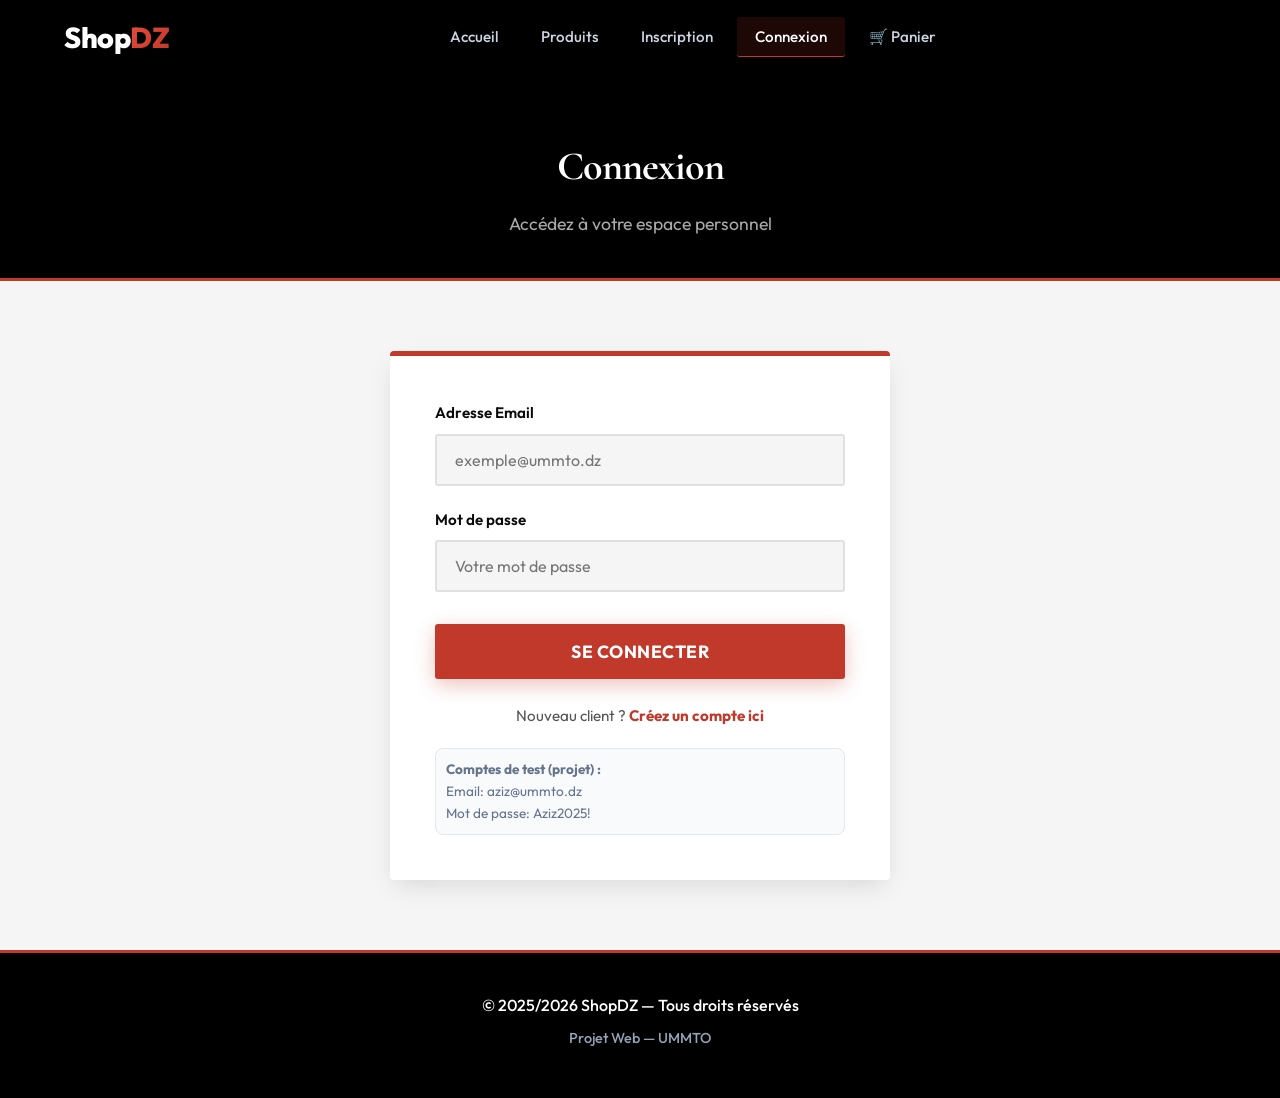
==== connection.html @ a50000b7 "1" ====
<!DOCTYPE html>
<html lang="fr">
<head>
    <meta charset="UTF-8">
    <meta name="viewport" content="width=device-width, initial-scale=1.0">
    <meta name="description" content="ShopDZ - Connectez-vous à votre compte.">
    <title>ShopDZ - Connexion</title>
    <link rel="stylesheet" href="projet.css">
</head>
<body>

    <header>
        <div class="container">
            <div class="logo">
                <a href="accueil.html"><h1>Shop<span>DZ</span></h1></a>
            </div>
            <button id="hamburger" class="hamburger" aria-label="Menu">
                <span></span><span></span><span></span>
            </button>
            <nav id="nav-menu">
                <ul>
                    <li><a href="accueil.html">Accueil</a></li>
                    <li><a href="produits.html">Produits</a></li>
                    <li><a href="inscription.html">Inscription</a></li>
                    <li><a href="connection.html" class="actif">Connexion</a></li>
                    <li><a href="commande.html">🛒 Panier <span id="compteur-panier" class="compteur">0</span></a></li>
                </ul>
            </nav>
            <div id="nav-session"></div>
        </div>
    </header>

    <main>
        <section class="titre-page">
            <h2>Connexion</h2>
            <p>Accédez à votre espace personnel</p>
        </section>

        <section class="section-formulaire">
            <div class="conteneur-formulaire">
                <form id="formulaire-connexion" novalidate>
                    <div id="message-connexion" class="message"></div>

                    <div class="groupe-champ">
                        <label for="email-connexion">Adresse Email</label>
                        <input type="email" id="email-connexion" placeholder="exemple@ummto.dz" required>
                    </div>

                    <div class="groupe-champ">
                        <label for="mdp-connexion">Mot de passe</label>
                        <input type="password" id="mdp-connexion" placeholder="Votre mot de passe" required>
                    </div>

                    <button type="submit" class="btn-soumettre">Se connecter</button>

                    <p class="lien-formulaire">Nouveau client ? <a href="inscription.html">Créez un compte ici</a></p>
                    
                    <div style="margin-top:20px; font-size:0.85rem; color:#64748b; background:#f8fafc; padding:10px; border-radius:8px; border:1px solid #e2e8f0;">
                        <strong>Comptes de test (projet) :</strong><br>
                        Email: aziz@ummto.dz<br>
                        Mot de passe: Aziz2025!
                    </div>
                </form>
            </div>
        </section>
    </main>

    <footer>
        <p>&copy; 2025/2026 ShopDZ — Tous droits réservés</p>
        <p class="info-projet">Projet Web — UMMTO</p>
    </footer>

    <script src="projet.js"></script>
</body>
</html>
---- projet.css ----
@import url('https://fonts.googleapis.com/css2?family=Cormorant+Garamond:wght@300;400;500;600;700&family=Outfit:wght@300;400;500;600;700;800&display=swap');

/* la police qu'on a choisi */
:root {
    --primaire: #c0392b;
    /* Rouge sombre - accent principal */
    --primaire-fonce: #0a0a0a;
    /* Noir profond */
    --secondaire: #e74c3c;
    /* Rouge vif */
    --accent: #c0392b;
    /* Rouge accent */
    --fond: #f5f5f5;
    /* Gris très doux */
    --fond-carte: #ffffff;
    --texte: #0a0a0a;
    --texte-clair: #555555;
    --bordure: #e0e0e0;

    /* Ombres élégantes */
    --ombre: 0 10px 25px -5px rgba(0, 0, 0, 0.12);
    --ombre-hover: 0 20px 35px -10px rgba(192, 57, 43, 0.2);

    /* Bords légèrement arrondis — style galerie */
    --rayon: 4px;
    --rayon-bouton: 3px;

    /* Animations fluides */
    --transition: all 0.35s cubic-bezier(0.2, 0.8, 0.2, 1);
}

/* reset basique */
*,
*::before,
*::after {
    margin: 0;
    padding: 0;
    box-sizing: border-box;
}

html {
    scroll-behavior: smooth;
}

body {
    font-family: 'Outfit', sans-serif;
    background: #ffffff;
    background: var(--fond);
    color: var(--texte);
    line-height: 1.6;
    min-height: 100vh;
    display: flex;
    flex-direction: column;
    -webkit-font-smoothing: antialiased;
}

a {
    text-decoration: none;
    color: inherit;
    transition: var(--transition);
}

ul {
    list-style: none;
}

img {
    max-width: 100%;
    height: auto;
    display: block;
}

.container {
    max-width: 1200px;
    margin: 0 auto;
    padding: 0 24px;
}

/* le header et le menu */
header {
    background: #000000;
    backdrop-filter: blur(12px);
    padding: 0;
    position: sticky;
    top: 0;
    z-index: 1000;
    box-shadow: 0 4px 20px rgba(0, 0, 0, 0.15);
}

header .container {
    display: flex;
    justify-content: space-between;
    align-items: center;
    padding: 14px 24px;
    flex-wrap: wrap;
}

.logo h1 {
    font-size: 1.8rem;
    font-weight: 800;
    color: white;
    letter-spacing: -0.5px;
}

.logo h1 span {
    background: linear-gradient(135deg, #e74c3c, #c0392b);
    -webkit-background-clip: text;
    -webkit-text-fill-color: transparent;
}

nav ul {
    display: flex;
    gap: 6px;
    align-items: center;
}

nav ul li a {
    color: #cbd5e1;
    padding: 10px 18px;
    border-radius: var(--rayon-bouton);
    font-size: 0.95rem;
    font-weight: 500;
    transition: var(--transition);
}

nav ul li a:hover,
nav ul li a.actif {
    background: rgba(192, 57, 43, 0.15);
    color: white;
    border-bottom: 1px solid #c0392b;
}

.compteur {
    background: var(--accent);
    color: white;
    font-size: 0.75rem;
    padding: 2px 8px;
    border-radius: 50%;
    margin-left: 6px;
    font-weight: 700;
    display: none;
    align-items: center;
    justify-content: center;
}

#nav-session {
    display: flex;
    align-items: center;
    gap: 12px;
    font-size: 0.9rem;
}

.utilisateur-connecte {
    color: #e74c3c;
    font-weight: 600;
}

.btn-deconnexion {
    background: rgba(244, 63, 94, 0.15);
    color: #fda4af;
    border: 1px solid rgba(244, 63, 94, 0.3);
    padding: 8px 16px;
    border-radius: var(--rayon-bouton);
    cursor: pointer;
    font-size: 0.85rem;
    font-family: 'Outfit', sans-serif;
    font-weight: 600;
    transition: var(--transition);
}

.btn-deconnexion:hover {
    background: var(--accent);
    color: white;
    border-color: var(--accent);
}

/* Hamburger */
.hamburger {
    display: none;
    flex-direction: column;
    gap: 6px;
    background: none;
    border: none;
    cursor: pointer;
    padding: 5px;
}

.hamburger span {
    width: 28px;
    height: 3px;
    background: white;
    border-radius: 3px;
    transition: var(--transition);
}

.hamburger.actif span:nth-child(1) {
    transform: rotate(45deg) translate(6px, 6px);
}

.hamburger.actif span:nth-child(2) {
    opacity: 0;
}

.hamburger.actif span:nth-child(3) {
    transform: rotate(-45deg) translate(7px, -6px);
}

/* la grande image d'accueil */
.hero {
    background: #000000;
    color: white;
    text-align: center;
    padding: 110px 20px;
    position: relative;
    overflow: hidden;
    box-shadow: inset 0 -10px 30px rgba(0, 0, 0, 0.3);
}

.hero::before {
    content: '';
    position: absolute;
    width: 600px;
    height: 600px;
    background: radial-gradient(circle, rgba(192, 57, 43, 0.12), transparent 60%);
    top: -200px;
    left: -100px;
}

.hero h2 {
    font-size: 3.8rem;
    line-height: 1.1;
    margin-bottom: 24px;
    font-weight: 800;
    letter-spacing: -1.5px;
    position: relative;
    z-index: 1;
}

.hero h2 .accent {
    color: #e74c3c;
}

.hero p {
    font-size: 1.2rem;
    margin-bottom: 45px;
    color: #cccccc;
    font-weight: 400;
    position: relative;
    z-index: 1;
    max-width: 650px;
    margin-left: auto;
    margin-right: auto;
}

.btn-principal {
    display: inline-block;
    background: #c0392b;
    color: white;
    padding: 16px 40px;
    border-radius: var(--rayon-bouton);
    font-weight: 700;
    font-size: 1.1rem;
    transition: var(--transition);
    position: relative;
    z-index: 1;
    box-shadow: 0 10px 25px rgba(192, 57, 43, 0.3);
    letter-spacing: 0.5px;
    text-transform: uppercase;
    font-size: 0.95rem;
}

.btn-principal:hover {
    transform: translateY(-4px);
    background: #e74c3c;
    box-shadow: 0 15px 35px rgba(192, 57, 43, 0.45);
}

/* partie avantages */
.presentation {
    padding: 90px 20px;
    text-align: center;
    background: white;
}

.presentation h2 {
    font-size: 2.3rem;
    margin-bottom: 50px;
    font-weight: 800;
    color: var(--primaire-fonce);
    letter-spacing: -1px;
}

.grille-avantages {
    display: grid;
    grid-template-columns: repeat(auto-fit, minmax(250px, 1fr));
    gap: 30px;
}

.avantage {
    background: var(--fond);
    padding: 40px 25px;
    border-radius: var(--rayon);
    transition: var(--transition);
    border: 1px solid transparent;
}

.avantage:hover {
    transform: translateY(-6px);
    background: white;
    box-shadow: var(--ombre);
    border-color: var(--bordure);
}

.avantage .icone {
    font-size: 3rem;
    margin-bottom: 20px;
    display: inline-block;
    background: linear-gradient(135deg, #c0392b, #e74c3c);
    -webkit-background-clip: text;
    -webkit-text-fill-color: transparent;
    filter: drop-shadow(0 4px 6px rgba(192, 57, 43, 0.25));
}

.avantage h3 {
    font-size: 1.25rem;
    margin-bottom: 12px;
    font-weight: 700;
    color: var(--texte);
}

.avantage p {
    font-size: 0.95rem;
    color: var(--texte-clair);
}

/* partie categories */
.categories-apercu {
    padding: 90px 20px;
    text-align: center;
}

.categories-apercu h2 {
    font-size: 2.3rem;
    margin-bottom: 50px;
    font-weight: 800;
    color: var(--primaire-fonce);
    letter-spacing: -1px;
}

.grille-categories {
    display: grid;
    grid-template-columns: repeat(auto-fit, minmax(350px, 1fr));
    gap: 30px;
    max-width: 900px;
    margin: 0 auto;
}

.carte-categorie {
    padding: 50px 40px;
    border-radius: var(--rayon);
    transition: var(--transition);
    cursor: pointer;
    position: relative;
    overflow: hidden;
    text-align: left;
    color: white;
    box-shadow: var(--ombre);
}

/* Couleurs spécifiques par catégorie */
.carte-categorie:nth-child(1) {
    background: linear-gradient(135deg, #0a0a0a, #2c0000);
    border-left: 4px solid #c0392b;
}

.carte-categorie:nth-child(2) {
    background: linear-gradient(135deg, #1a1a1a, #3d0000);
    border-left: 4px solid #e74c3c;
}

.carte-categorie:hover {
    transform: translateY(-8px);
    box-shadow: 0 20px 40px rgba(192, 57, 43, 0.25);
}

.carte-categorie .icone-cat {
    font-size: 3.5rem;
    margin-bottom: 20px;
    filter: drop-shadow(0 4px 8px rgba(0, 0, 0, 0.2));
}

.carte-categorie h3 {
    font-size: 1.8rem;
    margin-bottom: 12px;
    font-weight: 800;
}

.carte-categorie p {
    color: rgba(255, 255, 255, 0.9);
    font-size: 1.05rem;
}

/* page des produits */
.section-produits {
    padding: 70px 20px;
}

.section-produits h2 {
    text-align: center;
    font-size: 2.3rem;
    margin-bottom: 40px;
    font-weight: 800;
    color: var(--primaire-fonce);
    letter-spacing: -1px;
}

.conteneur-filtres {
    display: flex;
    justify-content: center;
    flex-wrap: wrap;
    gap: 12px;
    margin-bottom: 50px;
}

.btn-filtre {
    padding: 10px 24px;
    border: 2px solid white;
    background: white;
    color: var(--texte-clair);
    border-radius: var(--rayon-bouton);
    cursor: pointer;
    font-family: 'Outfit', sans-serif;
    font-size: 1rem;
    font-weight: 600;
    transition: var(--transition);
    box-shadow: 0 4px 10px rgba(0, 0, 0, 0.05);
}

.btn-filtre:hover {
    color: var(--primaire);
    box-shadow: 0 6px 15px rgba(79, 70, 229, 0.15);
}

.btn-filtre.actif {
    background: var(--primaire);
    color: white;
    border-color: var(--primaire);
    box-shadow: 0 8px 20px rgba(79, 70, 229, 0.3);
}

.grille-produits {
    display: grid;
    grid-template-columns: repeat(auto-fill, minmax(280px, 1fr));
    gap: 30px;
}

.carte-produit {
    background: var(--fond-carte);
    border-radius: var(--rayon);
    overflow: hidden;
    transition: var(--transition);
    box-shadow: var(--ombre);
    position: relative;
    border: 1px solid transparent;
}

.carte-produit:hover {
    transform: translateY(-8px);
    box-shadow: var(--ombre-hover);
    border-color: var(--bordure);
}

.image-produit {
    position: relative;
    height: 250px;
    overflow: hidden;
    background: #e2e8f0;
    /* Fond colorÃ© pour faire ressortir le produit */
    padding: 0;
}

.image-produit img {
    width: 100%;
    height: 100%;
    object-fit: cover;
    transition: transform 0.6s cubic-bezier(0.2, 0.8, 0.2, 1);
}

.carte-produit:hover .image-produit img {
    transform: scale(1.08);
}

.badge-categorie {
    position: absolute;
    top: 16px;
    right: 16px;
    background: rgba(15, 23, 42, 0.85);
    backdrop-filter: blur(8px);
    color: white;
    padding: 6px 14px;
    border-radius: 8px;
    font-size: 0.75rem;
    font-weight: 600;
    letter-spacing: 0.5px;
    box-shadow: 0 4px 10px rgba(0, 0, 0, 0.1);
}

.info-produit {
    padding: 24px;
}

.info-produit h3 {
    font-size: 1.15rem;
    margin-bottom: 10px;
    font-weight: 700;
    line-height: 1.4;
    color: var(--texte);
}

.description-produit {
    font-size: 0.95rem;
    color: var(--texte-clair);
    margin-bottom: 24px;
    line-height: 1.5;
}

.bas-carte {
    display: flex;
    justify-content: space-between;
    align-items: center;
}

.prix {
    font-size: 1.3rem;
    font-weight: 800;
    color: var(--primaire);
}

.btn-ajouter {
    background: linear-gradient(135deg, var(--primaire), var(--secondaire));
    color: white;
    border: none;
    padding: 10px 20px;
    border-radius: var(--rayon-bouton);
    cursor: pointer;
    font-family: 'Outfit', sans-serif;
    font-size: 0.9rem;
    font-weight: 600;
    transition: var(--transition);
    box-shadow: 0 4px 15px rgba(79, 70, 229, 0.3);
}

.btn-ajouter:hover {
    transform: scale(1.05);
    box-shadow: 0 6px 20px rgba(79, 70, 229, 0.4);
}

.aucun-produit,
.erreur-chargement {
    text-align: center;
    padding: 80px;
    color: var(--texte-clair);
    font-size: 1.2rem;
    grid-column: 1 / -1;
}

/* formulaires connexion et inscription */
.section-formulaire {
    padding: 70px 20px;
    display: flex;
    justify-content: center;
    min-height: calc(100vh - 300px);
}

.conteneur-formulaire {
    background: white;
    padding: 45px;
    border-radius: var(--rayon);
    box-shadow: var(--ombre);
    width: 100%;
    max-width: 500px;
    border-top: 5px solid var(--primaire);
}

.conteneur-formulaire h2 {
    text-align: center;
    margin-bottom: 12px;
    font-size: 2rem;
    font-weight: 800;
    color: var(--primaire-fonce);
    letter-spacing: -0.5px;
}

.conteneur-formulaire .sous-titre {
    text-align: center;
    color: var(--texte-clair);
    margin-bottom: 35px;
    font-size: 1rem;
}

.groupe-champ {
    margin-bottom: 22px;
}

.groupe-champ label {
    display: block;
    margin-bottom: 8px;
    font-weight: 600;
    font-size: 0.95rem;
    color: var(--texte);
}

.groupe-champ input,
.groupe-champ textarea,
.groupe-champ select {
    width: 100%;
    padding: 14px 18px;
    border: 2px solid var(--bordure);
    border-radius: var(--rayon-bouton);
    font-family: 'Outfit', sans-serif;
    font-size: 1rem;
    transition: var(--transition);
    background: var(--fond);
}

.groupe-champ input:focus,
.groupe-champ textarea:focus,
.groupe-champ select:focus {
    outline: none;
    border-color: #c0392b;
    background: white;
    box-shadow: 0 0 0 4px rgba(192, 57, 43, 0.12);
}

.groupe-champ small {
    display: block;
    margin-top: 8px;
    font-size: 0.8rem;
    color: var(--texte-clair);
}

.btn-soumettre {
    width: 100%;
    padding: 16px;
    background: #c0392b;
    color: white;
    border: none;
    border-radius: var(--rayon-bouton);
    font-family: 'Outfit', sans-serif;
    font-size: 1.1rem;
    font-weight: 700;
    cursor: pointer;
    transition: var(--transition);
    margin-top: 10px;
    box-shadow: 0 6px 20px rgba(192, 57, 43, 0.3);
    text-transform: uppercase;
    letter-spacing: 0.5px;
}

.btn-soumettre:hover {
    transform: translateY(-2px);
    background: #e74c3c;
    box-shadow: 0 10px 25px rgba(192, 57, 43, 0.4);
}

/* Messages */
.message {
    padding: 14px 20px;
    border-radius: 12px;
    margin-bottom: 24px;
    font-size: 0.95rem;
    font-weight: 600;
    text-align: center;
    display: none;
}

.message.erreur {
    display: block;
    background: #fff1f2;
    color: #e11d48;
    border: 1px solid #fecdd3;
}

.message.succes {
    display: block;
    background: #f0fdf4;
    color: #16a34a;
    border: 1px solid #bbf7d0;
}

.lien-formulaire {
    text-align: center;
    margin-top: 25px;
    font-size: 0.95rem;
    color: var(--texte-clair);
}

.lien-formulaire a {
    color: #c0392b;
    font-weight: 700;
}

.lien-formulaire a:hover {
    text-decoration: underline;
}

/* page de commande */
.section-commande {
    padding: 70px 20px;
}

.section-commande h2 {
    text-align: center;
    font-size: 2.3rem;
    margin-bottom: 40px;
    font-weight: 800;
    color: var(--primaire-fonce);
    letter-spacing: -1px;
}

.grille-commande {
    display: grid;
    grid-template-columns: 1fr 1fr;
    gap: 30px;
    max-width: 1000px;
    margin: 0 auto;
}

.resume-panier,
.formulaire-livraison {
    background: white;
    padding: 35px;
    border-radius: var(--rayon);
    box-shadow: var(--ombre);
}

.resume-panier h3,
.formulaire-livraison h3 {
    font-size: 1.3rem;
    margin-bottom: 25px;
    padding-bottom: 12px;
    border-bottom: 2px solid var(--bordure);
    font-weight: 800;
    color: var(--primaire-fonce);
}

.item-panier {
    display: flex;
    justify-content: space-between;
    align-items: center;
    padding: 16px 0;
    border-bottom: 1px dashed var(--bordure);
}

.info-item h4 {
    font-size: 1rem;
    margin-bottom: 6px;
    font-weight: 700;
    color: var(--texte);
}

.info-item p {
    font-size: 0.9rem;
    color: var(--texte-clair);
}

.actions-item {
    display: flex;
    align-items: center;
    gap: 16px;
}

.sous-total {
    font-weight: 800;
    color: var(--primaire);
    font-size: 1rem;
}

.btn-supprimer {
    background: var(--fond);
    color: var(--accent);
    border: none;
    width: 32px;
    height: 32px;
    border-radius: 8px;
    cursor: pointer;
    font-size: 1rem;
    transition: var(--transition);
    display: flex;
    align-items: center;
    justify-content: center;
}

.btn-supprimer:hover {
    background: var(--accent);
    color: white;
}

.panier-vide {
    text-align: center;
    color: var(--texte-clair);
    padding: 50px 10px;
    font-size: 1.05rem;
}

.total-panier {
    display: flex;
    justify-content: space-between;
    align-items: center;
    margin-top: 25px;
    padding-top: 20px;
    border-top: 3px solid var(--primaire);
    font-weight: 800;
}

.total-panier .montant-total {
    color: var(--secondaire);
    font-size: 1.6rem;
}

/* notification quand on ajoute au panier */
.notification-panier {
    position: fixed;
    bottom: 30px;
    right: 30px;
    background: #0a0a0a;
    color: white;
    border-left: 4px solid #c0392b;
    padding: 16px 24px;
    border-radius: var(--rayon-bouton);
    box-shadow: 0 10px 25px rgba(0, 0, 0, 0.4);
    z-index: 9999;
    font-size: 0.95rem;
    font-weight: 600;
    animation: entrerNotif 0.5s cubic-bezier(0.2, 0.8, 0.2, 1);
}

@keyframes entrerNotif {
    from {
        transform: translateY(100px);
        opacity: 0;
    }

    to {
        transform: translateY(0);
        opacity: 1;
    }
}

/* titre des pages */
.titre-page {
    background: #000000;
    color: white;
    text-align: center;
    padding: 60px 20px 40px;
    border-bottom: 3px solid #c0392b;
}

.titre-page h2 {
    font-size: 2.5rem;
    font-weight: 800;
    letter-spacing: -1px;
    margin-bottom: 12px;
    font-family: 'Cormorant Garamond', serif;
}

.titre-page p {
    color: #aaaaaa;
    font-size: 1.1rem;
}

/* footer */
footer {
    background: #000000;
    color: white;
    text-align: center;
    padding: 40px 20px;
    margin-top: auto;
    border-top: 3px solid #c0392b;
}

footer p {
    margin-bottom: 8px;
    font-weight: 500;
}

footer .info-projet {
    font-size: 0.9rem;
    color: #94a3b8;
}

/* media queries pour telephone et tablette */
@media screen and (max-width: 768px) {
    .hamburger {
        display: flex;
    }

    nav {
        width: 100%;
        order: 3;
    }

    nav ul {
        display: none;
        flex-direction: column;
        width: 100%;
        padding: 16px 0;
    }

    nav ul.actif {
        display: flex;
    }

    nav ul li {
        width: 100%;
    }

    nav ul li a {
        display: block;
        padding: 12px 18px;
        border-radius: 8px;
        background: rgba(255, 255, 255, 0.05);
        margin-bottom: 6px;
    }

    .hero {
        padding: 80px 20px;
    }

    .hero h2 {
        font-size: 2.8rem;
    }

    .hero p {
        font-size: 1.05rem;
    }

    .grille-produits {
        grid-template-columns: repeat(auto-fill, minmax(240px, 1fr));
        gap: 20px;
    }

    .grille-commande {
        grid-template-columns: 1fr;
        gap: 30px;
    }

    .conteneur-formulaire {
        padding: 35px 24px;
    }

    #nav-session {
        order: 2;
    }
}

@media screen and (max-width: 480px) {
    .logo h1 {
        font-size: 1.5rem;
    }

    .hero h2 {
        font-size: 2.2rem;
    }

    .btn-principal {
        padding: 14px 30px;
        width: 100%;
    }

    .grille-avantages {
        grid-template-columns: 1fr;
    }

    .grille-categories {
        grid-template-columns: 1fr;
    }

    .titre-page h2 {
        font-size: 2.2rem;
    }

    .item-panier {
        flex-direction: column;
        align-items: flex-start;
        gap: 12px;
    }

    .actions-item {
        align-self: stretch;
        justify-content: space-between;
    }

    .notification-panier {
        left: 20px;
        right: 20px;
        bottom: 20px;
        text-align: center;
    }
}
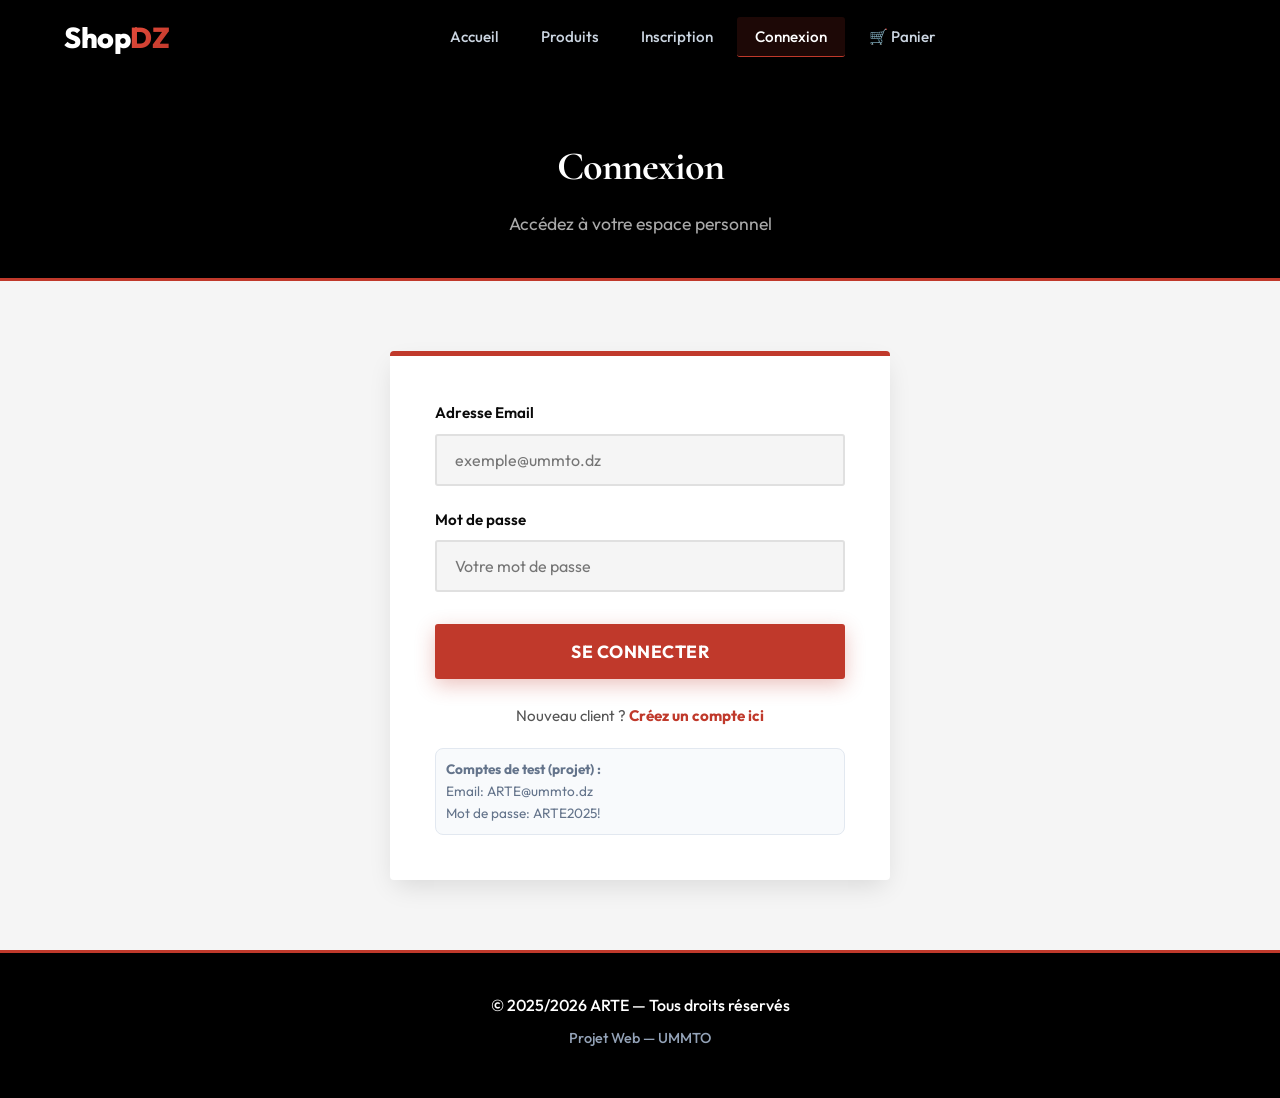
==== commit 800f2f7c: "2 on a enfin tranche sur le theme" ====
--- a/connection.html
+++ b/connection.html
@@ -3,8 +3,8 @@
 <head>
     <meta charset="UTF-8">
     <meta name="viewport" content="width=device-width, initial-scale=1.0">
-    <meta name="description" content="ShopDZ - Connectez-vous à votre compte.">
-    <title>ShopDZ - Connexion</title>
+    <meta name="description" content="ARTE - Connectez-vous à votre compte.">
+    <title>ARTE - Connexion</title>
     <link rel="stylesheet" href="projet.css">
 </head>
 <body>
@@ -57,8 +57,8 @@
                     
                     <div style="margin-top:20px; font-size:0.85rem; color:#64748b; background:#f8fafc; padding:10px; border-radius:8px; border:1px solid #e2e8f0;">
                         <strong>Comptes de test (projet) :</strong><br>
-                        Email: aziz@ummto.dz<br>
-                        Mot de passe: Aziz2025!
+                        Email: ARTE@ummto.dz<br>
+                        Mot de passe: ARTE2025!
                     </div>
                 </form>
             </div>
@@ -66,7 +66,7 @@
     </main>
 
     <footer>
-        <p>&copy; 2025/2026 ShopDZ — Tous droits réservés</p>
+        <p>&copy; 2025/2026 ARTE — Tous droits réservés</p>
         <p class="info-projet">Projet Web — UMMTO</p>
     </footer>
 
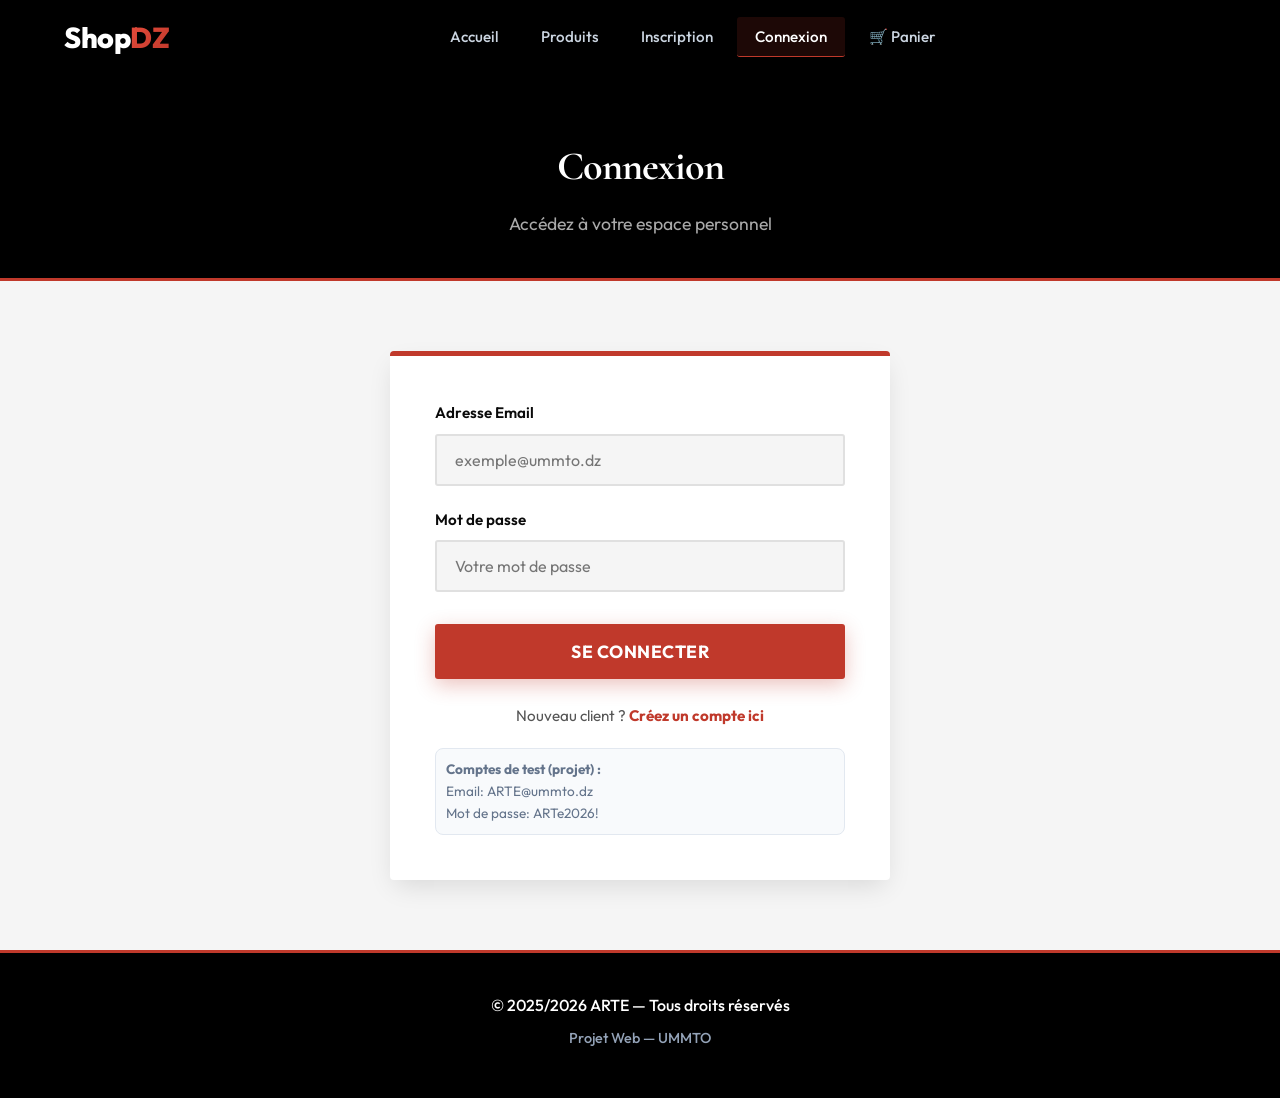
==== commit 5713e466: "3" ====
--- a/connection.html
+++ b/connection.html
@@ -58,7 +58,7 @@
                     <div style="margin-top:20px; font-size:0.85rem; color:#64748b; background:#f8fafc; padding:10px; border-radius:8px; border:1px solid #e2e8f0;">
                         <strong>Comptes de test (projet) :</strong><br>
                         Email: ARTE@ummto.dz<br>
-                        Mot de passe: ARTE2025!
+                        Mot de passe: ARTe2026!
                     </div>
                 </form>
             </div>
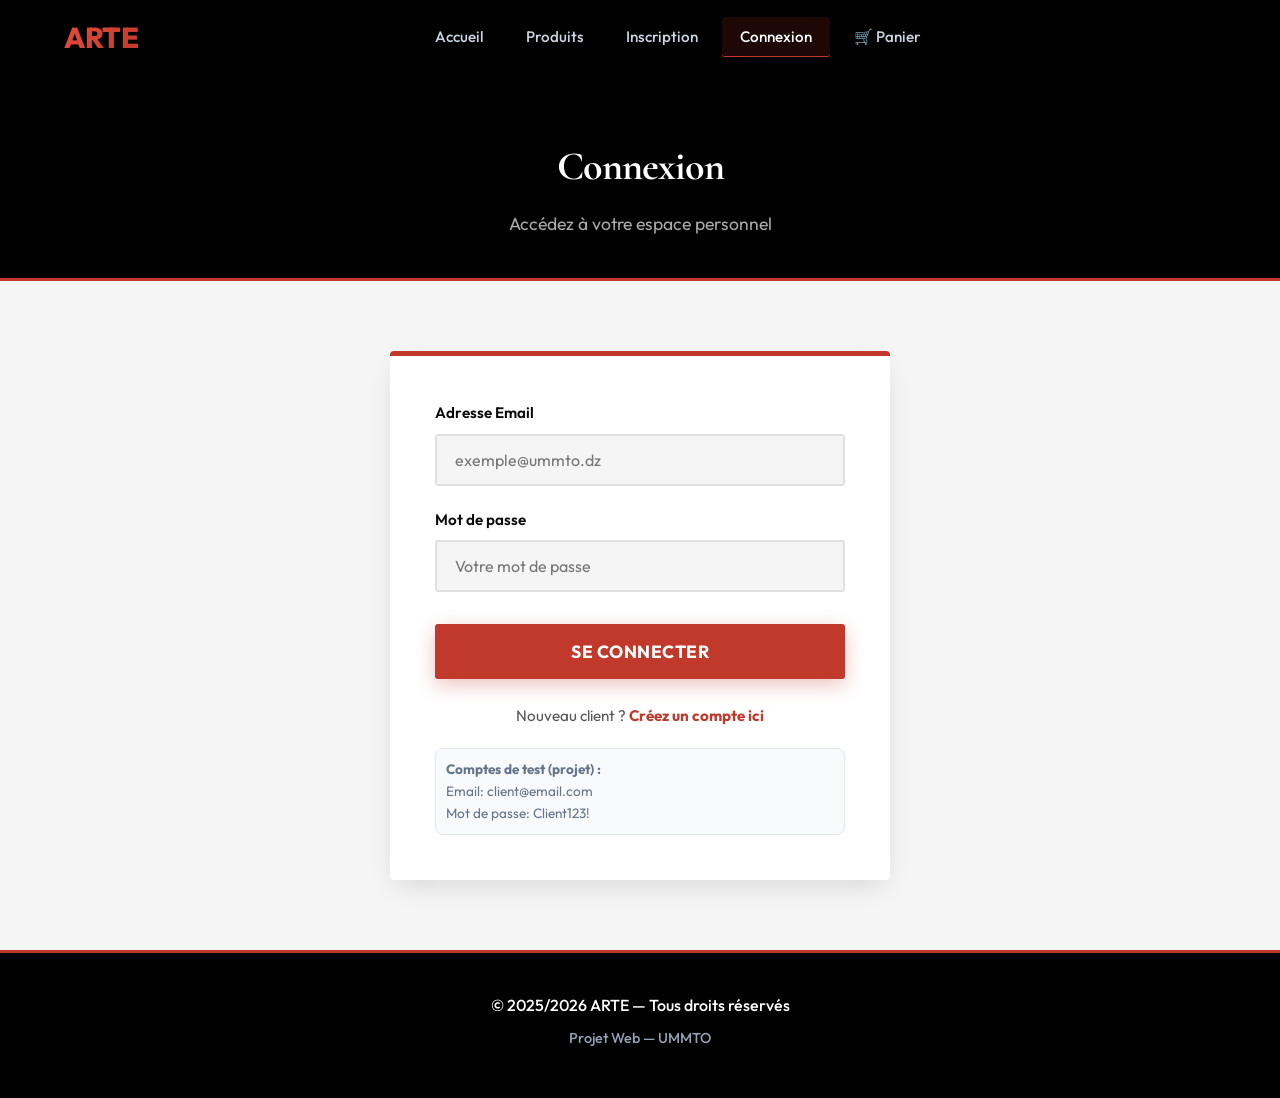
==== commit 03eb3bb4: "4" ====
--- a/connection.html
+++ b/connection.html
@@ -12,7 +12,7 @@
     <header>
         <div class="container">
             <div class="logo">
-                <a href="accueil.html"><h1>Shop<span>DZ</span></h1></a>
+                <a href="accueil.html"><h1><span>ARTE</span></h1></a>
             </div>
             <button id="hamburger" class="hamburger" aria-label="Menu">
                 <span></span><span></span><span></span>
@@ -57,8 +57,8 @@
                     
                     <div style="margin-top:20px; font-size:0.85rem; color:#64748b; background:#f8fafc; padding:10px; border-radius:8px; border:1px solid #e2e8f0;">
                         <strong>Comptes de test (projet) :</strong><br>
-                        Email: ARTE@ummto.dz<br>
-                        Mot de passe: ARTe2026!
+                        Email: client@email.com<br>
+                        Mot de passe: Client123!
                     </div>
                 </form>
             </div>
